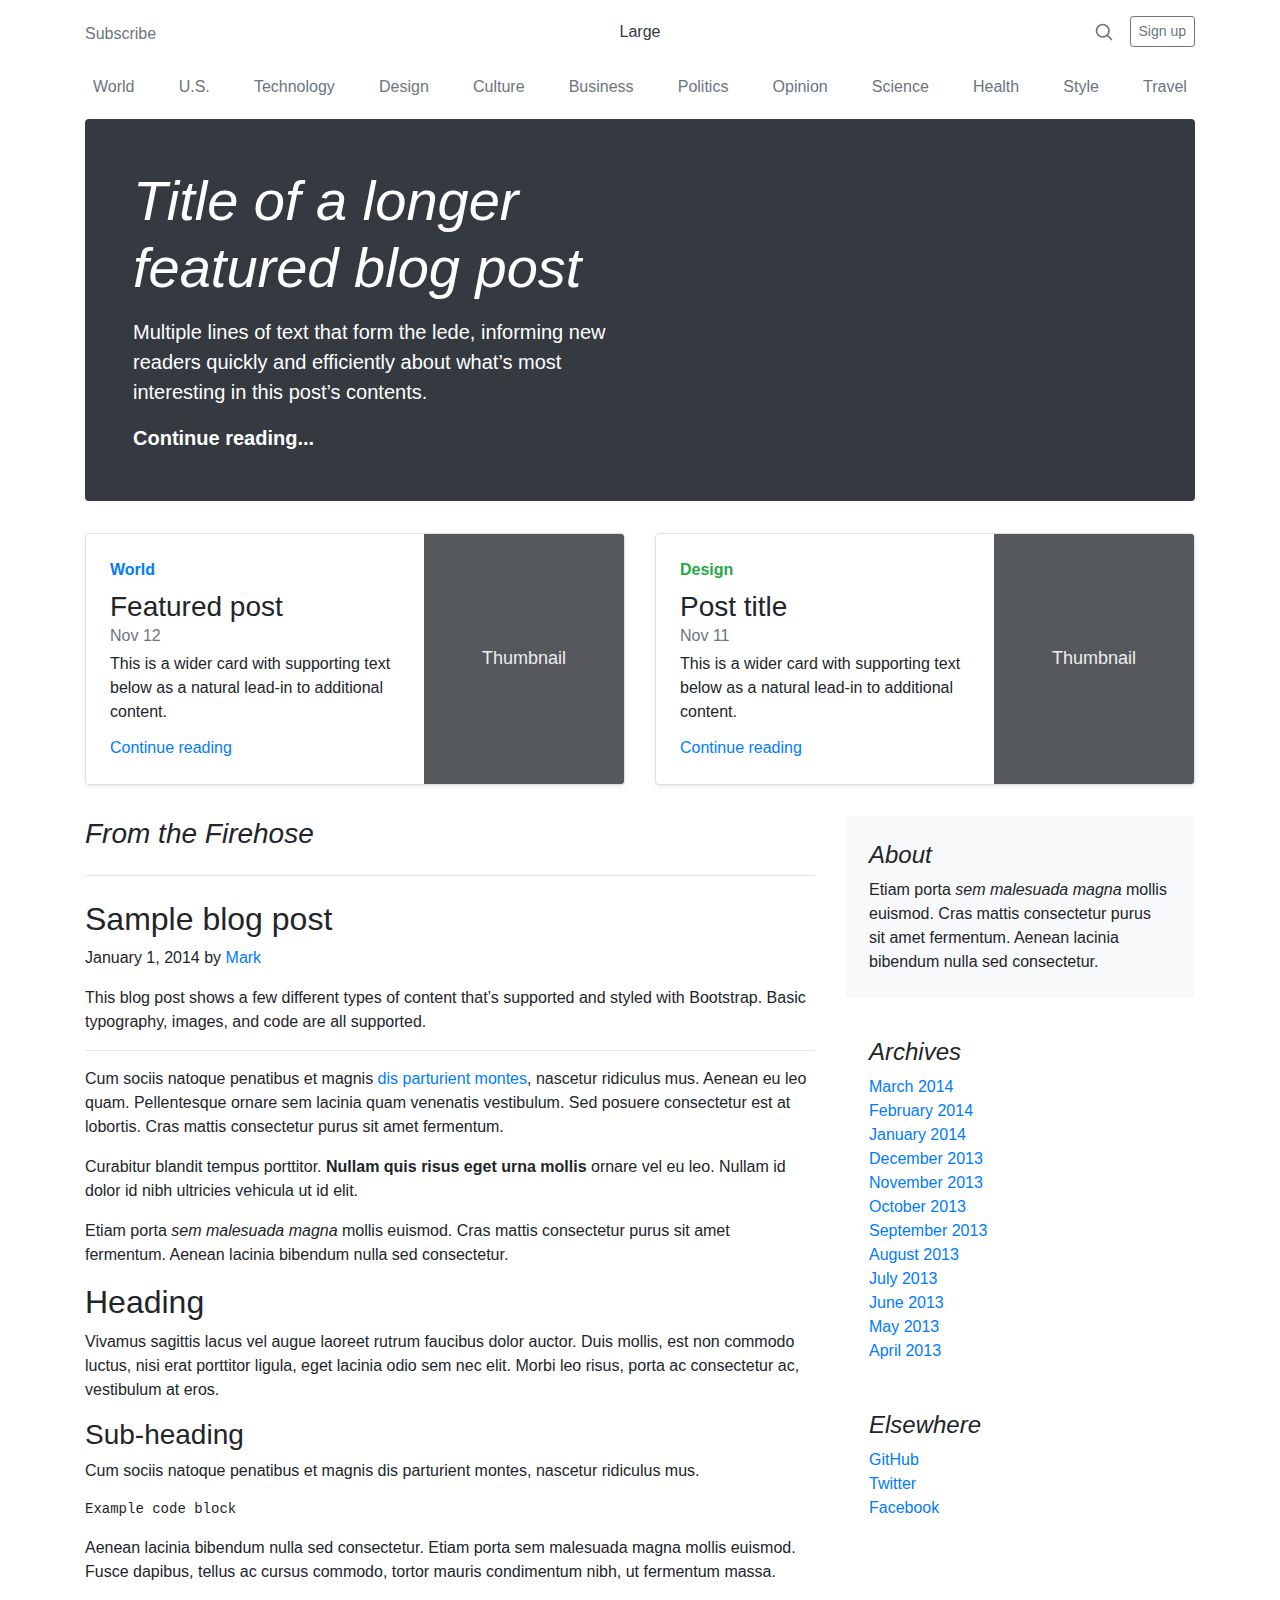
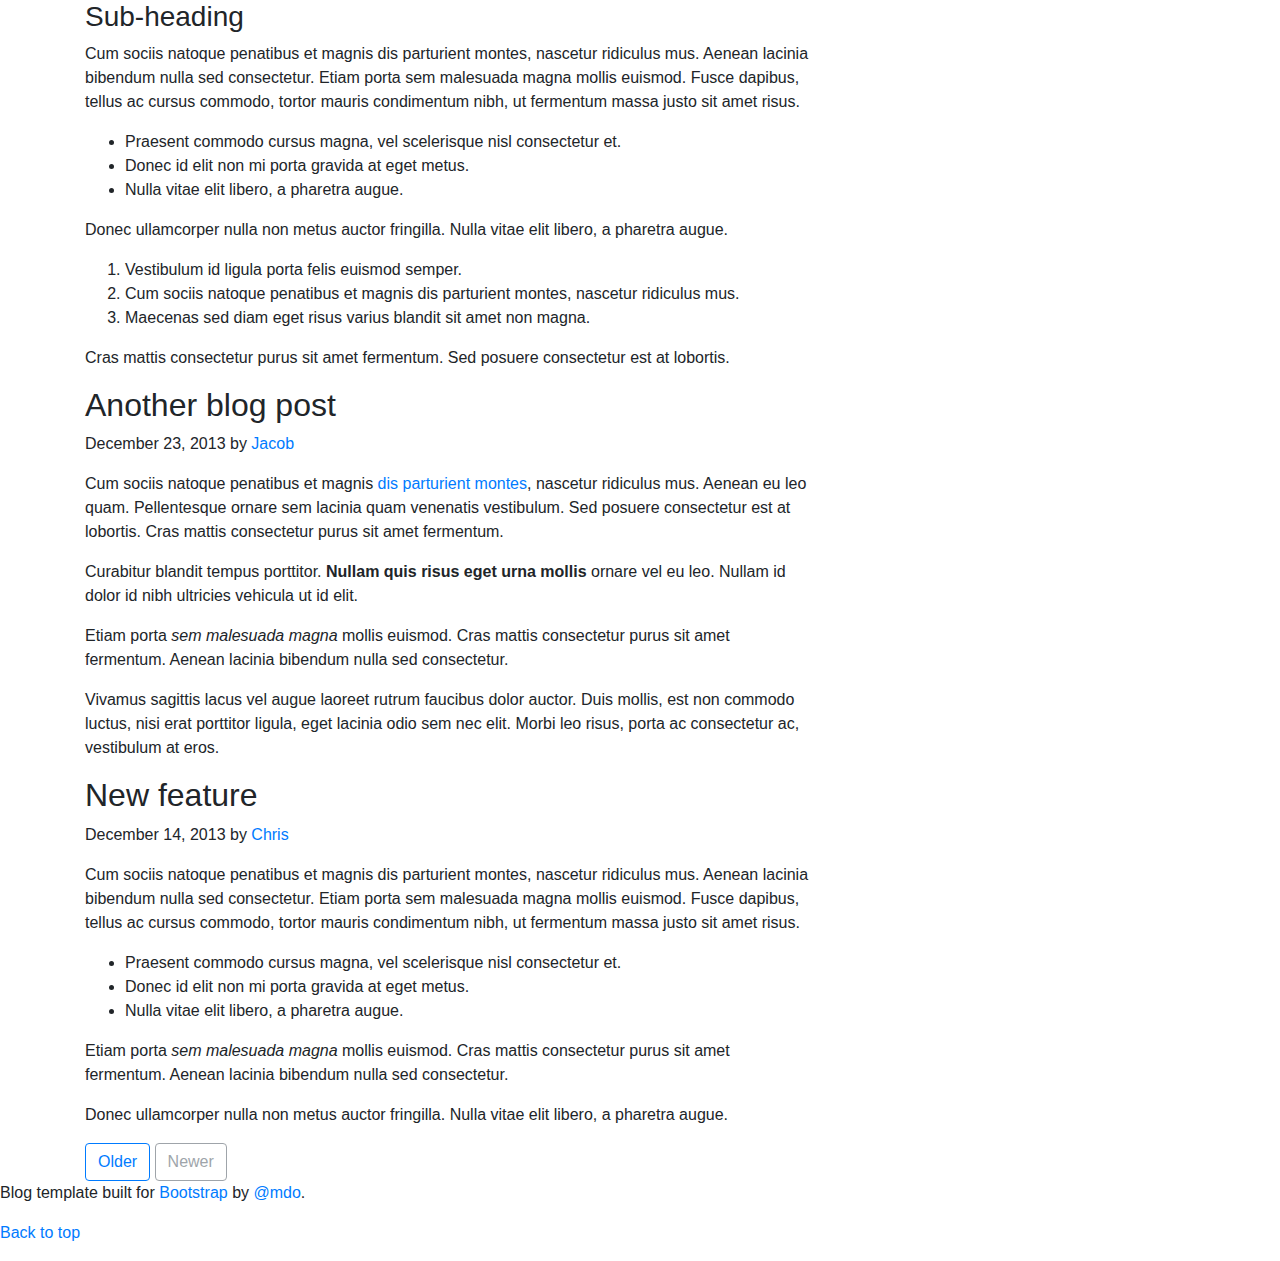
==== M2-D7/index.html @ 3215c975 "Homework D-7" ====
<!DOCTYPE html>
<html lang="en">
  <!--
        "Selectors"
        Selectors helps targeting elements in the DOM.
        They are useful bot on CSS & JS.
        Here you'll find a lot of exercises about it.

        IMPORTANT: you can't ADD classes or IDs to help you out! 

        To test them out, just add a "color" or "border" or "background-color" to the rule

        10 CSS Exercises
        10 JS Exercises
    -->

  <head>
    <style>
      /*
            EX1) Write a selector to target the h1 in jumbotron
            EX2) Write a selector to target every children of the navbar
            EX3) Write a selector to target the "continue reading..." inside the jumbotron
            EX4) Write a selector to target the first blogpost
            EX5) Write a selector to target the "even" links in the navbar
            EX6) Write a selector to target the last blog post
            EX7) Write a selector to target all the li into the first ordered-list in the sidebar ( Archives )
            EX8) Write a selector to target the second post author
            EX9) Write a selector to target the "back to top" link     #### EXTRA Try doing it without targeting the footer element directly
            EX10) Write a selector to target the footer
        */
    </style>
    <meta charset="utf-8" />
    <meta
      name="viewport"
      content="width=device-width, initial-scale=1, shrink-to-fit=no"
    />
    <meta name="description" content="" />
    <meta
      name="author"
      content="Mark Otto, Jacob Thornton, and Bootstrap contributors"
    />
    <meta name="generator" content="Jekyll v3.8.5" />
    <title>Blog Template · Bootstrap</title>

    <link
      rel="canonical"
      href="https://getbootstrap.com/docs/4.3/examples/blog/"
    />

    <!-- Bootstrap core CSS -->
    <link
      rel="stylesheet"
      href="https://stackpath.bootstrapcdn.com/bootstrap/4.3.1/css/bootstrap.min.css"
      integrity="sha384-ggOyR0iXCbMQv3Xipma34MD+dH/1fQ784/j6cY/iJTQUOhcWr7x9JvoRxT2MZw1T"
      crossorigin="anonymous"
    />

    <style>
      .bd-placeholder-img {
        font-size: 1.125rem;
        text-anchor: middle;
        -webkit-user-select: none;
        -moz-user-select: none;
        -ms-user-select: none;
        user-select: none;
      }

      @media (min-width: 768px) {
        .bd-placeholder-img-lg {
          font-size: 3.5rem;
        }
      }
    </style>
    <link
      href="https://fonts.googleapis.com/css?family=Playfair+Display:700,900"
      rel="stylesheet"
    />
  </head>

  <body>
    <div class="container">
      <header class="blog-header py-3">
        <div class="row flex-nowrap justify-content-between align-items-center">
          <div class="col-4 pt-1">
            <a class="text-muted" href="#">Subscribe</a>
          </div>
          <div class="col-4 text-center">
            <a class="blog-header-logo text-dark" href="#">Large</a>
          </div>
          <div class="col-4 d-flex justify-content-end align-items-center">
            <a class="text-muted" href="#">
              <svg
                xmlns="http://www.w3.org/2000/svg"
                width="20"
                height="20"
                fill="none"
                stroke="currentColor"
                stroke-linecap="round"
                stroke-linejoin="round"
                stroke-width="2"
                class="mx-3"
                role="img"
                viewBox="0 0 24 24"
                focusable="false"
              >
                <title>Search</title>
                <circle cx="10.5" cy="10.5" r="7.5" />
                <path d="M21 21l-5.2-5.2" />
              </svg>
            </a>
            <a class="btn btn-sm btn-outline-secondary" href="#">Sign up</a>
          </div>
        </div>
      </header>

      <div class="nav-scroller py-1 mb-2">
        <nav class="nav d-flex justify-content-between">
          <a class="p-2 text-muted" href="#">World</a>
          <a class="p-2 text-muted" href="#">U.S.</a>
          <a class="p-2 text-muted" href="#">Technology</a>
          <a class="p-2 text-muted" href="#">Design</a>
          <a class="p-2 text-muted" href="#">Culture</a>
          <a class="p-2 text-muted" href="#">Business</a>
          <a class="p-2 text-muted" href="#">Politics</a>
          <a class="p-2 text-muted" href="#">Opinion</a>
          <a class="p-2 text-muted" href="#">Science</a>
          <a class="p-2 text-muted" href="#">Health</a>
          <a class="p-2 text-muted" href="#">Style</a>
          <a class="p-2 text-muted" href="#">Travel</a>
        </nav>
      </div>

      <div class="jumbotron p-4 p-md-5 text-white rounded bg-dark">
        <div class="col-md-6 px-0">
          <h1 class="display-4 font-italic">
            Title of a longer featured blog post
          </h1>
          <p class="lead my-3">
            Multiple lines of text that form the lede, informing new readers
            quickly and efficiently about what’s most interesting in this post’s
            contents.
          </p>
          <p class="lead mb-0">
            <a href="#" class="text-white font-weight-bold"
              >Continue reading...</a
            >
          </p>
        </div>
      </div>

      <div class="row mb-2">
        <div class="col-md-6">
          <div
            class="row no-gutters border rounded overflow-hidden flex-md-row mb-4 shadow-sm h-md-250 position-relative"
          >
            <div class="col p-4 d-flex flex-column position-static">
              <strong class="d-inline-block mb-2 text-primary">World</strong>
              <h3 class="mb-0">Featured post</h3>
              <div class="mb-1 text-muted">Nov 12</div>
              <p class="card-text mb-auto">
                This is a wider card with supporting text below as a natural
                lead-in to additional content.
              </p>
              <a href="#" class="stretched-link">Continue reading</a>
            </div>
            <div class="col-auto d-none d-lg-block">
              <svg
                class="bd-placeholder-img"
                width="200"
                height="250"
                xmlns="http://www.w3.org/2000/svg"
                preserveAspectRatio="xMidYMid slice"
                focusable="false"
                role="img"
                aria-label="Placeholder: Thumbnail"
              >
                <title>Placeholder</title>
                <rect width="100%" height="100%" fill="#55595c" />
                <text x="50%" y="50%" fill="#eceeef" dy=".3em">Thumbnail</text>
              </svg>
            </div>
          </div>
        </div>
        <div class="col-md-6">
          <div
            class="row no-gutters border rounded overflow-hidden flex-md-row mb-4 shadow-sm h-md-250 position-relative"
          >
            <div class="col p-4 d-flex flex-column position-static">
              <strong class="d-inline-block mb-2 text-success">Design</strong>
              <h3 class="mb-0">Post title</h3>
              <div class="mb-1 text-muted">Nov 11</div>
              <p class="mb-auto">
                This is a wider card with supporting text below as a natural
                lead-in to additional content.
              </p>
              <a href="#" class="stretched-link">Continue reading</a>
            </div>
            <div class="col-auto d-none d-lg-block">
              <svg
                class="bd-placeholder-img"
                width="200"
                height="250"
                xmlns="http://www.w3.org/2000/svg"
                preserveAspectRatio="xMidYMid slice"
                focusable="false"
                role="img"
                aria-label="Placeholder: Thumbnail"
              >
                <title>Placeholder</title>
                <rect width="100%" height="100%" fill="#55595c" />
                <text x="50%" y="50%" fill="#eceeef" dy=".3em">Thumbnail</text>
              </svg>
            </div>
          </div>
        </div>
      </div>
    </div>

    <main role="main" class="container">
      <div class="row">
        <div class="col-md-8 blog-main">
          <h3 class="pb-4 mb-4 font-italic border-bottom">From the Firehose</h3>

          <div class="blog-post">
            <h2 class="blog-post-title">Sample blog post</h2>
            <p class="blog-post-meta">
              January 1, 2014 by <a href="#">Mark</a>
            </p>

            <p>
              This blog post shows a few different types of content that’s
              supported and styled with Bootstrap. Basic typography, images, and
              code are all supported.
            </p>
            <hr />
            <p>
              Cum sociis natoque penatibus et magnis
              <a href="#">dis parturient montes</a>, nascetur ridiculus mus.
              Aenean eu leo quam. Pellentesque ornare sem lacinia quam venenatis
              vestibulum. Sed posuere consectetur est at lobortis. Cras mattis
              consectetur purus sit amet fermentum.
            </p>
            <blockquote>
              <p>
                Curabitur blandit tempus porttitor.
                <strong>Nullam quis risus eget urna mollis</strong> ornare vel
                eu leo. Nullam id dolor id nibh ultricies vehicula ut id elit.
              </p>
            </blockquote>
            <p>
              Etiam porta <em>sem malesuada magna</em> mollis euismod. Cras
              mattis consectetur purus sit amet fermentum. Aenean lacinia
              bibendum nulla sed consectetur.
            </p>
            <h2>Heading</h2>
            <p>
              Vivamus sagittis lacus vel augue laoreet rutrum faucibus dolor
              auctor. Duis mollis, est non commodo luctus, nisi erat porttitor
              ligula, eget lacinia odio sem nec elit. Morbi leo risus, porta ac
              consectetur ac, vestibulum at eros.
            </p>
            <h3>Sub-heading</h3>
            <p>
              Cum sociis natoque penatibus et magnis dis parturient montes,
              nascetur ridiculus mus.
            </p>
            <pre><code>Example code block</code></pre>
            <p>
              Aenean lacinia bibendum nulla sed consectetur. Etiam porta sem
              malesuada magna mollis euismod. Fusce dapibus, tellus ac cursus
              commodo, tortor mauris condimentum nibh, ut fermentum massa.
            </p>
            <h3>Sub-heading</h3>
            <p>
              Cum sociis natoque penatibus et magnis dis parturient montes,
              nascetur ridiculus mus. Aenean lacinia bibendum nulla sed
              consectetur. Etiam porta sem malesuada magna mollis euismod. Fusce
              dapibus, tellus ac cursus commodo, tortor mauris condimentum nibh,
              ut fermentum massa justo sit amet risus.
            </p>
            <ul>
              <li>
                Praesent commodo cursus magna, vel scelerisque nisl consectetur
                et.
              </li>
              <li>Donec id elit non mi porta gravida at eget metus.</li>
              <li>Nulla vitae elit libero, a pharetra augue.</li>
            </ul>
            <p>
              Donec ullamcorper nulla non metus auctor fringilla. Nulla vitae
              elit libero, a pharetra augue.
            </p>
            <ol>
              <li>Vestibulum id ligula porta felis euismod semper.</li>
              <li>
                Cum sociis natoque penatibus et magnis dis parturient montes,
                nascetur ridiculus mus.
              </li>
              <li>
                Maecenas sed diam eget risus varius blandit sit amet non magna.
              </li>
            </ol>
            <p>
              Cras mattis consectetur purus sit amet fermentum. Sed posuere
              consectetur est at lobortis.
            </p>
          </div>
          <!-- /.blog-post -->

          <div class="blog-post">
            <h2 class="blog-post-title">Another blog post</h2>
            <p class="blog-post-meta">
              December 23, 2013 by <a href="#">Jacob</a>
            </p>

            <p>
              Cum sociis natoque penatibus et magnis
              <a href="#">dis parturient montes</a>, nascetur ridiculus mus.
              Aenean eu leo quam. Pellentesque ornare sem lacinia quam venenatis
              vestibulum. Sed posuere consectetur est at lobortis. Cras mattis
              consectetur purus sit amet fermentum.
            </p>
            <blockquote>
              <p>
                Curabitur blandit tempus porttitor.
                <strong>Nullam quis risus eget urna mollis</strong> ornare vel
                eu leo. Nullam id dolor id nibh ultricies vehicula ut id elit.
              </p>
            </blockquote>
            <p>
              Etiam porta <em>sem malesuada magna</em> mollis euismod. Cras
              mattis consectetur purus sit amet fermentum. Aenean lacinia
              bibendum nulla sed consectetur.
            </p>
            <p>
              Vivamus sagittis lacus vel augue laoreet rutrum faucibus dolor
              auctor. Duis mollis, est non commodo luctus, nisi erat porttitor
              ligula, eget lacinia odio sem nec elit. Morbi leo risus, porta ac
              consectetur ac, vestibulum at eros.
            </p>
          </div>
          <!-- /.blog-post -->

          <div class="blog-post">
            <h2 class="blog-post-title">New feature</h2>
            <p class="blog-post-meta">
              December 14, 2013 by <a href="#">Chris</a>
            </p>

            <p>
              Cum sociis natoque penatibus et magnis dis parturient montes,
              nascetur ridiculus mus. Aenean lacinia bibendum nulla sed
              consectetur. Etiam porta sem malesuada magna mollis euismod. Fusce
              dapibus, tellus ac cursus commodo, tortor mauris condimentum nibh,
              ut fermentum massa justo sit amet risus.
            </p>
            <ul>
              <li>
                Praesent commodo cursus magna, vel scelerisque nisl consectetur
                et.
              </li>
              <li>Donec id elit non mi porta gravida at eget metus.</li>
              <li>Nulla vitae elit libero, a pharetra augue.</li>
            </ul>
            <p>
              Etiam porta <em>sem malesuada magna</em> mollis euismod. Cras
              mattis consectetur purus sit amet fermentum. Aenean lacinia
              bibendum nulla sed consectetur.
            </p>
            <p>
              Donec ullamcorper nulla non metus auctor fringilla. Nulla vitae
              elit libero, a pharetra augue.
            </p>
          </div>
          <!-- /.blog-post -->

          <nav class="blog-pagination">
            <a class="btn btn-outline-primary" href="#">Older</a>
            <a
              class="btn btn-outline-secondary disabled"
              href="#"
              tabindex="-1"
              aria-disabled="true"
              >Newer</a
            >
          </nav>
        </div>
        <!-- /.blog-main -->

        <aside class="col-md-4 blog-sidebar">
          <div class="p-4 mb-3 bg-light rounded">
            <h4 class="font-italic">About</h4>
            <p class="mb-0">
              Etiam porta <em>sem malesuada magna</em> mollis euismod. Cras
              mattis consectetur purus sit amet fermentum. Aenean lacinia
              bibendum nulla sed consectetur.
            </p>
          </div>

          <div class="p-4">
            <h4 class="font-italic">Archives</h4>
            <ol class="list-unstyled mb-0">
              <li><a href="#">March 2014</a></li>
              <li><a href="#">February 2014</a></li>
              <li><a href="#">January 2014</a></li>
              <li><a href="#">December 2013</a></li>
              <li><a href="#">November 2013</a></li>
              <li><a href="#">October 2013</a></li>
              <li><a href="#">September 2013</a></li>
              <li><a href="#">August 2013</a></li>
              <li><a href="#">July 2013</a></li>
              <li><a href="#">June 2013</a></li>
              <li><a href="#">May 2013</a></li>
              <li><a href="#">April 2013</a></li>
            </ol>
          </div>

          <div class="p-4">
            <h4 class="font-italic">Elsewhere</h4>
            <ol class="list-unstyled">
              <li><a href="#">GitHub</a></li>
              <li><a href="#">Twitter</a></li>
              <li><a href="#">Facebook</a></li>
            </ol>
          </div>
        </aside>
        <!-- /.blog-sidebar -->
      </div>
      <!-- /.row -->
    </main>
    <!-- /.container -->

    <footer class="blog-footer">
      <p>
        Blog template built for
        <a href="https://getbootstrap.com/">Bootstrap</a> by
        <a href="https://twitter.com/mdo">@mdo</a>.
      </p>
      <p>
        <a href="#">Back to top</a>
      </p>
    </footer>

    <script>
      /*
        JS Exercises
        EX11) Write a function to add a new link into the navbar
        EX12) Write a function to change the color of the main title
        EX13) Write a function to change the background of the jumbotron
        EX14) Write a function to remove all the links under "Elsewhere"
        EX15) Write a function to change the column size for heading in jumbotron
        EX16) Write a function to remove the "Search" magnifying glass icon
        EX17) Write a function to trim just the first 50 characters in the first paragraph for each blog post
        EX18) Write a function and attach it to the "Newer" button, to add new Blog Post (just div and title)
        EX19) Write a function and attach it to the "Older" button, to remove the last Blog Post
        EX20) Write an alert with the name of the author every time the user hover with the mouse over an author name
    */
    </script>
  </body>
</html>
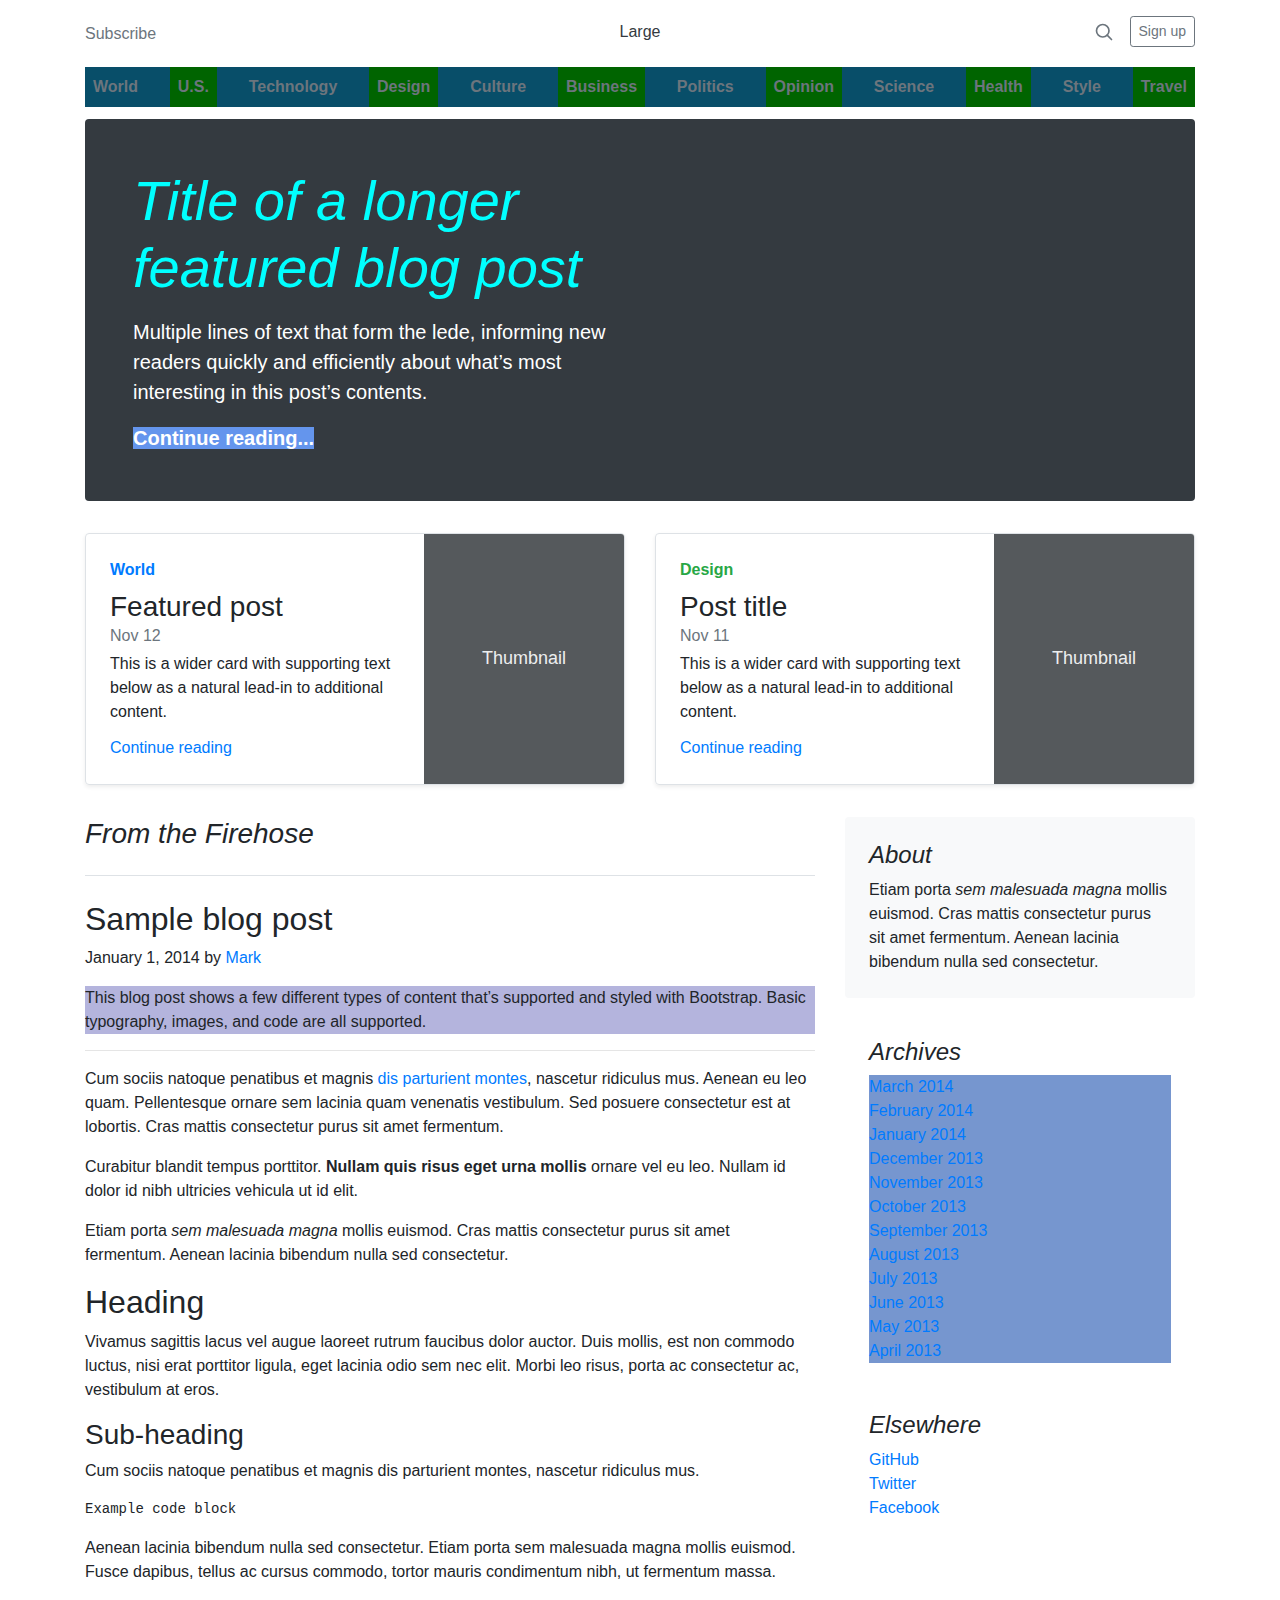
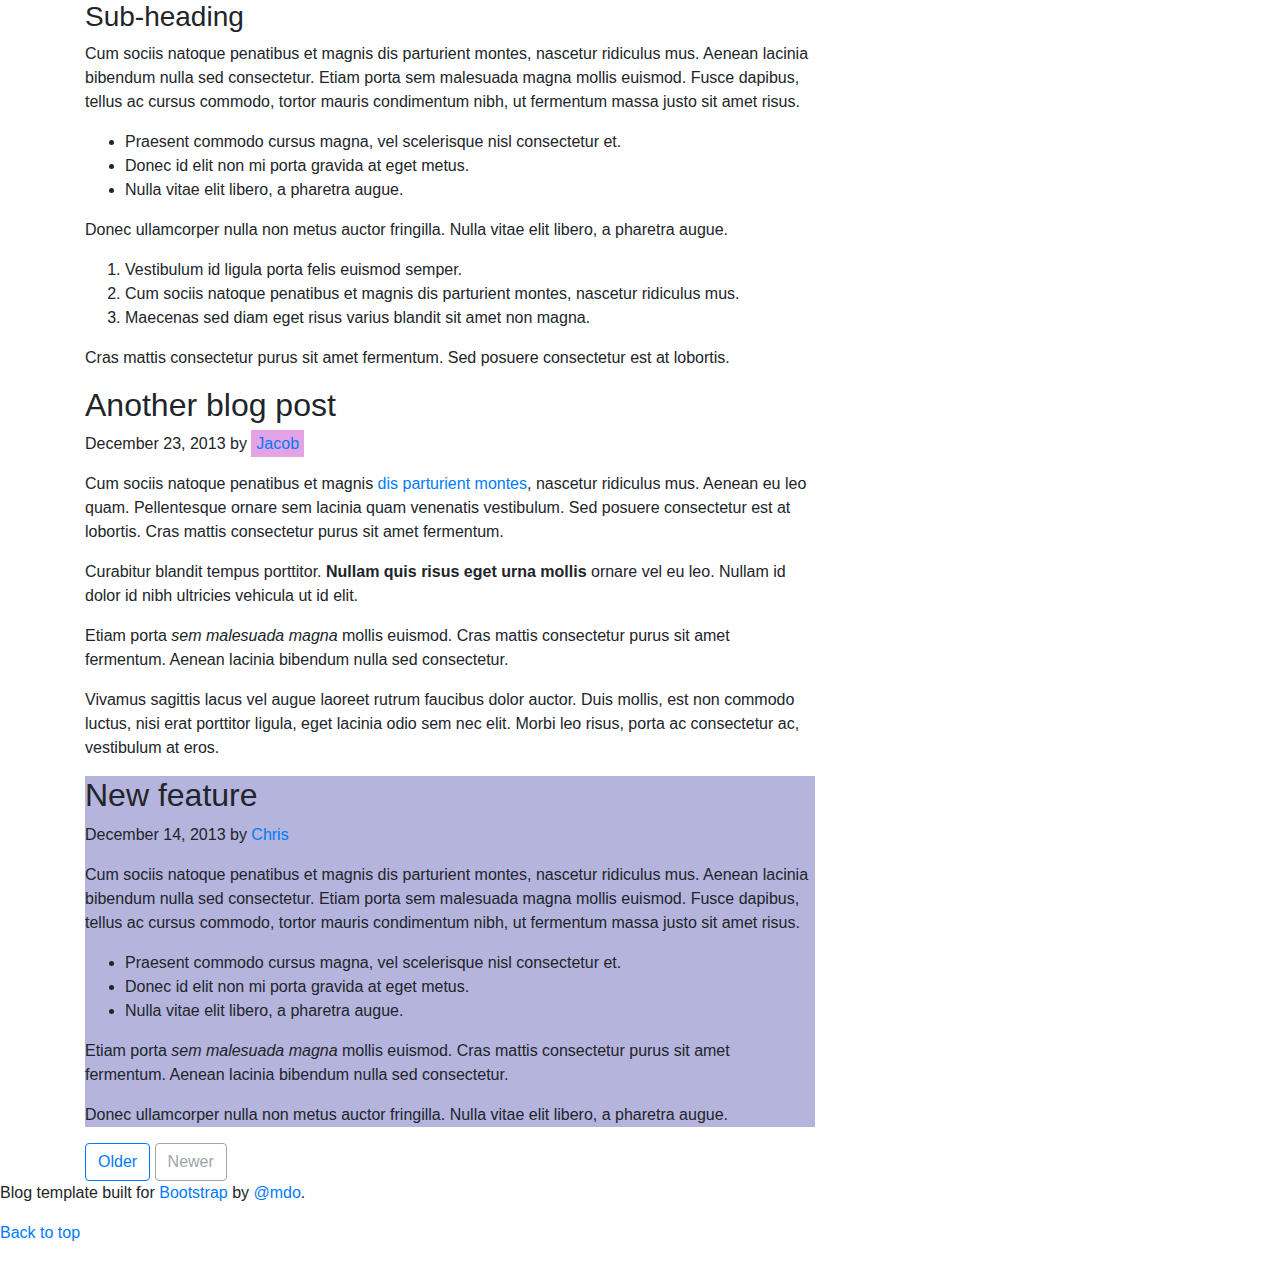
==== commit 65ac54d7: "Q8 done" ====
--- a/M2-D7/index.html
+++ b/M2-D7/index.html
@@ -1,6 +1,6 @@
 <!DOCTYPE html>
 <html lang="en">
-  <!--
+<!--
         "Selectors"
         Selectors helps targeting elements in the DOM.
         They are useful bot on CSS & JS.
@@ -14,9 +14,9 @@
         10 JS Exercises
     -->
 
-  <head>
-    <style>
-      /*
+<head>
+  <style>
+    /*
             EX1) Write a selector to target the h1 in jumbotron
             EX2) Write a selector to target every children of the navbar
             EX3) Write a selector to target the "continue reading..." inside the jumbotron
@@ -28,433 +28,381 @@
             EX9) Write a selector to target the "back to top" link     #### EXTRA Try doing it without targeting the footer element directly
             EX10) Write a selector to target the footer
         */
-    </style>
-    <meta charset="utf-8" />
-    <meta
-      name="viewport"
-      content="width=device-width, initial-scale=1, shrink-to-fit=no"
-    />
-    <meta name="description" content="" />
-    <meta
-      name="author"
-      content="Mark Otto, Jacob Thornton, and Bootstrap contributors"
-    />
-    <meta name="generator" content="Jekyll v3.8.5" />
-    <title>Blog Template · Bootstrap</title>
-
-    <link
-      rel="canonical"
-      href="https://getbootstrap.com/docs/4.3/examples/blog/"
-    />
-
-    <!-- Bootstrap core CSS -->
-    <link
-      rel="stylesheet"
-      href="https://stackpath.bootstrapcdn.com/bootstrap/4.3.1/css/bootstrap.min.css"
-      integrity="sha384-ggOyR0iXCbMQv3Xipma34MD+dH/1fQ784/j6cY/iJTQUOhcWr7x9JvoRxT2MZw1T"
-      crossorigin="anonymous"
-    />
-
-    <style>
-      .bd-placeholder-img {
-        font-size: 1.125rem;
-        text-anchor: middle;
-        -webkit-user-select: none;
-        -moz-user-select: none;
-        -ms-user-select: none;
-        user-select: none;
+  </style>
+  <meta charset="utf-8" />
+  <meta name="viewport" content="width=device-width, initial-scale=1, shrink-to-fit=no" />
+  <meta name="description" content="" />
+  <meta name="author" content="Mark Otto, Jacob Thornton, and Bootstrap contributors" />
+  <meta name="generator" content="Jekyll v3.8.5" />
+  <title>Blog Template · Bootstrap</title>
+
+  <link rel="canonical" href="https://getbootstrap.com/docs/4.3/examples/blog/" />
+
+  <!-- Bootstrap core CSS -->
+  <link rel="stylesheet" href="https://stackpath.bootstrapcdn.com/bootstrap/4.3.1/css/bootstrap.min.css"
+    integrity="sha384-ggOyR0iXCbMQv3Xipma34MD+dH/1fQ784/j6cY/iJTQUOhcWr7x9JvoRxT2MZw1T" crossorigin="anonymous" />
+  <link rel="stylesheet" href="./style.css">
+  <style>
+    .bd-placeholder-img {
+      font-size: 1.125rem;
+      text-anchor: middle;
+      -webkit-user-select: none;
+      -moz-user-select: none;
+      -ms-user-select: none;
+      user-select: none;
+    }
+
+    @media (min-width: 768px) {
+      .bd-placeholder-img-lg {
+        font-size: 3.5rem;
       }
-
-      @media (min-width: 768px) {
-        .bd-placeholder-img-lg {
-          font-size: 3.5rem;
-        }
-      }
-    </style>
-    <link
-      href="https://fonts.googleapis.com/css?family=Playfair+Display:700,900"
-      rel="stylesheet"
-    />
-  </head>
-
-  <body>
-    <div class="container">
-      <header class="blog-header py-3">
-        <div class="row flex-nowrap justify-content-between align-items-center">
-          <div class="col-4 pt-1">
-            <a class="text-muted" href="#">Subscribe</a>
+    }
+  </style>
+  <link href="https://fonts.googleapis.com/css?family=Playfair+Display:700,900" rel="stylesheet" />
+</head>
+
+<body>
+  <div class="container">
+    <header class="blog-header py-3">
+      <div class="row flex-nowrap justify-content-between align-items-center">
+        <div class="col-4 pt-1">
+          <a class="text-muted" href="#">Subscribe</a>
+        </div>
+        <div class="col-4 text-center">
+          <a class="blog-header-logo text-dark" href="#">Large</a>
+        </div>
+        <div class="col-4 d-flex justify-content-end align-items-center">
+          <a class="text-muted" href="#">
+            <svg xmlns="http://www.w3.org/2000/svg" width="20" height="20" fill="none" stroke="currentColor"
+              stroke-linecap="round" stroke-linejoin="round" stroke-width="2" class="mx-3" role="img"
+              viewBox="0 0 24 24" focusable="false">
+              <title>Search</title>
+              <circle cx="10.5" cy="10.5" r="7.5" />
+              <path d="M21 21l-5.2-5.2" />
+            </svg>
+          </a>
+          <a class="btn btn-sm btn-outline-secondary" href="#">Sign up</a>
+        </div>
+      </div>
+    </header>
+
+    <div class="nav-scroller py-1 mb-2">
+      <nav class="nav d-flex justify-content-between">
+        <a class="p-2 text-muted" href="#">World</a>
+        <a class="p-2 text-muted" href="#">U.S.</a>
+        <a class="p-2 text-muted" href="#">Technology</a>
+        <a class="p-2 text-muted" href="#">Design</a>
+        <a class="p-2 text-muted" href="#">Culture</a>
+        <a class="p-2 text-muted" href="#">Business</a>
+        <a class="p-2 text-muted" href="#">Politics</a>
+        <a class="p-2 text-muted" href="#">Opinion</a>
+        <a class="p-2 text-muted" href="#">Science</a>
+        <a class="p-2 text-muted" href="#">Health</a>
+        <a class="p-2 text-muted" href="#">Style</a>
+        <a class="p-2 text-muted" href="#">Travel</a>
+      </nav>
+    </div>
+
+    <div class="jumbotron p-4 p-md-5 text-white rounded bg-dark">
+      <div class="col-md-6 px-0">
+        <h1 class="display-4 font-italic">
+          Title of a longer featured blog post
+        </h1>
+        <p class="lead my-3">
+          Multiple lines of text that form the lede, informing new readers
+          quickly and efficiently about what’s most interesting in this post’s
+          contents.
+        </p>
+        <p class="lead mb-0">
+          <a href="#" class="text-white font-weight-bold">Continue reading...</a>
+        </p>
+      </div>
+    </div>
+
+    <div class="row mb-2">
+      <div class="col-md-6">
+        <div
+          class="row no-gutters border rounded overflow-hidden flex-md-row mb-4 shadow-sm h-md-250 position-relative">
+          <div class="col p-4 d-flex flex-column position-static">
+            <strong class="d-inline-block mb-2 text-primary">World</strong>
+            <h3 class="mb-0">Featured post</h3>
+            <div class="mb-1 text-muted">Nov 12</div>
+            <p class="card-text mb-auto">
+              This is a wider card with supporting text below as a natural
+              lead-in to additional content.
+            </p>
+            <a href="#" class="stretched-link">Continue reading</a>
           </div>
-          <div class="col-4 text-center">
-            <a class="blog-header-logo text-dark" href="#">Large</a>
+          <div class="col-auto d-none d-lg-block">
+            <svg class="bd-placeholder-img" width="200" height="250" xmlns="http://www.w3.org/2000/svg"
+              preserveAspectRatio="xMidYMid slice" focusable="false" role="img" aria-label="Placeholder: Thumbnail">
+              <title>Placeholder</title>
+              <rect width="100%" height="100%" fill="#55595c" />
+              <text x="50%" y="50%" fill="#eceeef" dy=".3em">Thumbnail</text>
+            </svg>
           </div>
-          <div class="col-4 d-flex justify-content-end align-items-center">
-            <a class="text-muted" href="#">
-              <svg
-                xmlns="http://www.w3.org/2000/svg"
-                width="20"
-                height="20"
-                fill="none"
-                stroke="currentColor"
-                stroke-linecap="round"
-                stroke-linejoin="round"
-                stroke-width="2"
-                class="mx-3"
-                role="img"
-                viewBox="0 0 24 24"
-                focusable="false"
-              >
-                <title>Search</title>
-                <circle cx="10.5" cy="10.5" r="7.5" />
-                <path d="M21 21l-5.2-5.2" />
-              </svg>
-            </a>
-            <a class="btn btn-sm btn-outline-secondary" href="#">Sign up</a>
+        </div>
+      </div>
+      <div class="col-md-6">
+        <div
+          class="row no-gutters border rounded overflow-hidden flex-md-row mb-4 shadow-sm h-md-250 position-relative">
+          <div class="col p-4 d-flex flex-column position-static">
+            <strong class="d-inline-block mb-2 text-success">Design</strong>
+            <h3 class="mb-0">Post title</h3>
+            <div class="mb-1 text-muted">Nov 11</div>
+            <p class="mb-auto">
+              This is a wider card with supporting text below as a natural
+              lead-in to additional content.
+            </p>
+            <a href="#" class="stretched-link">Continue reading</a>
           </div>
-        </div>
-      </header>
-
-      <div class="nav-scroller py-1 mb-2">
-        <nav class="nav d-flex justify-content-between">
-          <a class="p-2 text-muted" href="#">World</a>
-          <a class="p-2 text-muted" href="#">U.S.</a>
-          <a class="p-2 text-muted" href="#">Technology</a>
-          <a class="p-2 text-muted" href="#">Design</a>
-          <a class="p-2 text-muted" href="#">Culture</a>
-          <a class="p-2 text-muted" href="#">Business</a>
-          <a class="p-2 text-muted" href="#">Politics</a>
-          <a class="p-2 text-muted" href="#">Opinion</a>
-          <a class="p-2 text-muted" href="#">Science</a>
-          <a class="p-2 text-muted" href="#">Health</a>
-          <a class="p-2 text-muted" href="#">Style</a>
-          <a class="p-2 text-muted" href="#">Travel</a>
+          <div class="col-auto d-none d-lg-block">
+            <svg class="bd-placeholder-img" width="200" height="250" xmlns="http://www.w3.org/2000/svg"
+              preserveAspectRatio="xMidYMid slice" focusable="false" role="img" aria-label="Placeholder: Thumbnail">
+              <title>Placeholder</title>
+              <rect width="100%" height="100%" fill="#55595c" />
+              <text x="50%" y="50%" fill="#eceeef" dy=".3em">Thumbnail</text>
+            </svg>
+          </div>
+        </div>
+      </div>
+    </div>
+  </div>
+
+  <main role="main" class="container">
+    <div class="row">
+      <div class="col-md-8 blog-main">
+        <h3 class="pb-4 mb-4 font-italic border-bottom">From the Firehose</h3>
+
+        <div class="blog-post">
+          <h2 class="blog-post-title">Sample blog post</h2>
+          <p class="blog-post-meta">
+            January 1, 2014 by <a href="#">Mark</a>
+          </p>
+
+          <p>
+            This blog post shows a few different types of content that’s
+            supported and styled with Bootstrap. Basic typography, images, and
+            code are all supported.
+          </p>
+          <hr />
+          <p>
+            Cum sociis natoque penatibus et magnis
+            <a href="#">dis parturient montes</a>, nascetur ridiculus mus.
+            Aenean eu leo quam. Pellentesque ornare sem lacinia quam venenatis
+            vestibulum. Sed posuere consectetur est at lobortis. Cras mattis
+            consectetur purus sit amet fermentum.
+          </p>
+          <blockquote>
+            <p>
+              Curabitur blandit tempus porttitor.
+              <strong>Nullam quis risus eget urna mollis</strong> ornare vel
+              eu leo. Nullam id dolor id nibh ultricies vehicula ut id elit.
+            </p>
+          </blockquote>
+          <p>
+            Etiam porta <em>sem malesuada magna</em> mollis euismod. Cras
+            mattis consectetur purus sit amet fermentum. Aenean lacinia
+            bibendum nulla sed consectetur.
+          </p>
+          <h2>Heading</h2>
+          <p>
+            Vivamus sagittis lacus vel augue laoreet rutrum faucibus dolor
+            auctor. Duis mollis, est non commodo luctus, nisi erat porttitor
+            ligula, eget lacinia odio sem nec elit. Morbi leo risus, porta ac
+            consectetur ac, vestibulum at eros.
+          </p>
+          <h3>Sub-heading</h3>
+          <p>
+            Cum sociis natoque penatibus et magnis dis parturient montes,
+            nascetur ridiculus mus.
+          </p>
+          <pre><code>Example code block</code></pre>
+          <p>
+            Aenean lacinia bibendum nulla sed consectetur. Etiam porta sem
+            malesuada magna mollis euismod. Fusce dapibus, tellus ac cursus
+            commodo, tortor mauris condimentum nibh, ut fermentum massa.
+          </p>
+          <h3>Sub-heading</h3>
+          <p>
+            Cum sociis natoque penatibus et magnis dis parturient montes,
+            nascetur ridiculus mus. Aenean lacinia bibendum nulla sed
+            consectetur. Etiam porta sem malesuada magna mollis euismod. Fusce
+            dapibus, tellus ac cursus commodo, tortor mauris condimentum nibh,
+            ut fermentum massa justo sit amet risus.
+          </p>
+          <ul>
+            <li>
+              Praesent commodo cursus magna, vel scelerisque nisl consectetur
+              et.
+            </li>
+            <li>Donec id elit non mi porta gravida at eget metus.</li>
+            <li>Nulla vitae elit libero, a pharetra augue.</li>
+          </ul>
+          <p>
+            Donec ullamcorper nulla non metus auctor fringilla. Nulla vitae
+            elit libero, a pharetra augue.
+          </p>
+          <ol>
+            <li>Vestibulum id ligula porta felis euismod semper.</li>
+            <li>
+              Cum sociis natoque penatibus et magnis dis parturient montes,
+              nascetur ridiculus mus.
+            </li>
+            <li>
+              Maecenas sed diam eget risus varius blandit sit amet non magna.
+            </li>
+          </ol>
+          <p>
+            Cras mattis consectetur purus sit amet fermentum. Sed posuere
+            consectetur est at lobortis.
+          </p>
+        </div>
+        <!-- /.blog-post -->
+
+        <div class="blog-post">
+          <h2 class="blog-post-title">Another blog post</h2>
+          <p class="blog-post-meta">
+            December 23, 2013 by <a href="#">Jacob</a>
+          </p>
+
+          <p>
+            Cum sociis natoque penatibus et magnis
+            <a href="#">dis parturient montes</a>, nascetur ridiculus mus.
+            Aenean eu leo quam. Pellentesque ornare sem lacinia quam venenatis
+            vestibulum. Sed posuere consectetur est at lobortis. Cras mattis
+            consectetur purus sit amet fermentum.
+          </p>
+          <blockquote>
+            <p>
+              Curabitur blandit tempus porttitor.
+              <strong>Nullam quis risus eget urna mollis</strong> ornare vel
+              eu leo. Nullam id dolor id nibh ultricies vehicula ut id elit.
+            </p>
+          </blockquote>
+          <p>
+            Etiam porta <em>sem malesuada magna</em> mollis euismod. Cras
+            mattis consectetur purus sit amet fermentum. Aenean lacinia
+            bibendum nulla sed consectetur.
+          </p>
+          <p>
+            Vivamus sagittis lacus vel augue laoreet rutrum faucibus dolor
+            auctor. Duis mollis, est non commodo luctus, nisi erat porttitor
+            ligula, eget lacinia odio sem nec elit. Morbi leo risus, porta ac
+            consectetur ac, vestibulum at eros.
+          </p>
+        </div>
+        <!-- /.blog-post -->
+
+        <div class="blog-post">
+          <h2 class="blog-post-title">New feature</h2>
+          <p class="blog-post-meta">
+            December 14, 2013 by <a href="#">Chris</a>
+          </p>
+
+          <p>
+            Cum sociis natoque penatibus et magnis dis parturient montes,
+            nascetur ridiculus mus. Aenean lacinia bibendum nulla sed
+            consectetur. Etiam porta sem malesuada magna mollis euismod. Fusce
+            dapibus, tellus ac cursus commodo, tortor mauris condimentum nibh,
+            ut fermentum massa justo sit amet risus.
+          </p>
+          <ul>
+            <li>
+              Praesent commodo cursus magna, vel scelerisque nisl consectetur
+              et.
+            </li>
+            <li>Donec id elit non mi porta gravida at eget metus.</li>
+            <li>Nulla vitae elit libero, a pharetra augue.</li>
+          </ul>
+          <p>
+            Etiam porta <em>sem malesuada magna</em> mollis euismod. Cras
+            mattis consectetur purus sit amet fermentum. Aenean lacinia
+            bibendum nulla sed consectetur.
+          </p>
+          <p>
+            Donec ullamcorper nulla non metus auctor fringilla. Nulla vitae
+            elit libero, a pharetra augue.
+          </p>
+        </div>
+        <!-- /.blog-post -->
+
+        <nav class="blog-pagination">
+          <a class="btn btn-outline-primary" href="#">Older</a>
+          <a class="btn btn-outline-secondary disabled" href="#" tabindex="-1" aria-disabled="true">Newer</a>
         </nav>
       </div>
-
-      <div class="jumbotron p-4 p-md-5 text-white rounded bg-dark">
-        <div class="col-md-6 px-0">
-          <h1 class="display-4 font-italic">
-            Title of a longer featured blog post
-          </h1>
-          <p class="lead my-3">
-            Multiple lines of text that form the lede, informing new readers
-            quickly and efficiently about what’s most interesting in this post’s
-            contents.
-          </p>
-          <p class="lead mb-0">
-            <a href="#" class="text-white font-weight-bold"
-              >Continue reading...</a
-            >
-          </p>
-        </div>
-      </div>
-
-      <div class="row mb-2">
-        <div class="col-md-6">
-          <div
-            class="row no-gutters border rounded overflow-hidden flex-md-row mb-4 shadow-sm h-md-250 position-relative"
-          >
-            <div class="col p-4 d-flex flex-column position-static">
-              <strong class="d-inline-block mb-2 text-primary">World</strong>
-              <h3 class="mb-0">Featured post</h3>
-              <div class="mb-1 text-muted">Nov 12</div>
-              <p class="card-text mb-auto">
-                This is a wider card with supporting text below as a natural
-                lead-in to additional content.
-              </p>
-              <a href="#" class="stretched-link">Continue reading</a>
-            </div>
-            <div class="col-auto d-none d-lg-block">
-              <svg
-                class="bd-placeholder-img"
-                width="200"
-                height="250"
-                xmlns="http://www.w3.org/2000/svg"
-                preserveAspectRatio="xMidYMid slice"
-                focusable="false"
-                role="img"
-                aria-label="Placeholder: Thumbnail"
-              >
-                <title>Placeholder</title>
-                <rect width="100%" height="100%" fill="#55595c" />
-                <text x="50%" y="50%" fill="#eceeef" dy=".3em">Thumbnail</text>
-              </svg>
-            </div>
-          </div>
-        </div>
-        <div class="col-md-6">
-          <div
-            class="row no-gutters border rounded overflow-hidden flex-md-row mb-4 shadow-sm h-md-250 position-relative"
-          >
-            <div class="col p-4 d-flex flex-column position-static">
-              <strong class="d-inline-block mb-2 text-success">Design</strong>
-              <h3 class="mb-0">Post title</h3>
-              <div class="mb-1 text-muted">Nov 11</div>
-              <p class="mb-auto">
-                This is a wider card with supporting text below as a natural
-                lead-in to additional content.
-              </p>
-              <a href="#" class="stretched-link">Continue reading</a>
-            </div>
-            <div class="col-auto d-none d-lg-block">
-              <svg
-                class="bd-placeholder-img"
-                width="200"
-                height="250"
-                xmlns="http://www.w3.org/2000/svg"
-                preserveAspectRatio="xMidYMid slice"
-                focusable="false"
-                role="img"
-                aria-label="Placeholder: Thumbnail"
-              >
-                <title>Placeholder</title>
-                <rect width="100%" height="100%" fill="#55595c" />
-                <text x="50%" y="50%" fill="#eceeef" dy=".3em">Thumbnail</text>
-              </svg>
-            </div>
-          </div>
-        </div>
-      </div>
+      <!-- /.blog-main -->
+
+      <aside class="col-md-4 blog-sidebar">
+        <div class="p-4 mb-3 bg-light rounded">
+          <h4 class="font-italic">About</h4>
+          <p class="mb-0">
+            Etiam porta <em>sem malesuada magna</em> mollis euismod. Cras
+            mattis consectetur purus sit amet fermentum. Aenean lacinia
+            bibendum nulla sed consectetur.
+          </p>
+        </div>
+
+        <div class="p-4">
+          <h4 class="font-italic">Archives</h4>
+          <ol class="list-unstyled mb-0">
+            <li><a href="#">March 2014</a></li>
+            <li><a href="#">February 2014</a></li>
+            <li><a href="#">January 2014</a></li>
+            <li><a href="#">December 2013</a></li>
+            <li><a href="#">November 2013</a></li>
+            <li><a href="#">October 2013</a></li>
+            <li><a href="#">September 2013</a></li>
+            <li><a href="#">August 2013</a></li>
+            <li><a href="#">July 2013</a></li>
+            <li><a href="#">June 2013</a></li>
+            <li><a href="#">May 2013</a></li>
+            <li><a href="#">April 2013</a></li>
+          </ol>
+        </div>
+
+        <div class="p-4">
+          <h4 class="font-italic">Elsewhere</h4>
+          <ol class="list-unstyled">
+            <li><a href="#">GitHub</a></li>
+            <li><a href="#">Twitter</a></li>
+            <li><a href="#">Facebook</a></li>
+          </ol>
+        </div>
+      </aside>
+      <!-- /.blog-sidebar -->
     </div>
-
-    <main role="main" class="container">
-      <div class="row">
-        <div class="col-md-8 blog-main">
-          <h3 class="pb-4 mb-4 font-italic border-bottom">From the Firehose</h3>
-
-          <div class="blog-post">
-            <h2 class="blog-post-title">Sample blog post</h2>
-            <p class="blog-post-meta">
-              January 1, 2014 by <a href="#">Mark</a>
-            </p>
-
-            <p>
-              This blog post shows a few different types of content that’s
-              supported and styled with Bootstrap. Basic typography, images, and
-              code are all supported.
-            </p>
-            <hr />
-            <p>
-              Cum sociis natoque penatibus et magnis
-              <a href="#">dis parturient montes</a>, nascetur ridiculus mus.
-              Aenean eu leo quam. Pellentesque ornare sem lacinia quam venenatis
-              vestibulum. Sed posuere consectetur est at lobortis. Cras mattis
-              consectetur purus sit amet fermentum.
-            </p>
-            <blockquote>
-              <p>
-                Curabitur blandit tempus porttitor.
-                <strong>Nullam quis risus eget urna mollis</strong> ornare vel
-                eu leo. Nullam id dolor id nibh ultricies vehicula ut id elit.
-              </p>
-            </blockquote>
-            <p>
-              Etiam porta <em>sem malesuada magna</em> mollis euismod. Cras
-              mattis consectetur purus sit amet fermentum. Aenean lacinia
-              bibendum nulla sed consectetur.
-            </p>
-            <h2>Heading</h2>
-            <p>
-              Vivamus sagittis lacus vel augue laoreet rutrum faucibus dolor
-              auctor. Duis mollis, est non commodo luctus, nisi erat porttitor
-              ligula, eget lacinia odio sem nec elit. Morbi leo risus, porta ac
-              consectetur ac, vestibulum at eros.
-            </p>
-            <h3>Sub-heading</h3>
-            <p>
-              Cum sociis natoque penatibus et magnis dis parturient montes,
-              nascetur ridiculus mus.
-            </p>
-            <pre><code>Example code block</code></pre>
-            <p>
-              Aenean lacinia bibendum nulla sed consectetur. Etiam porta sem
-              malesuada magna mollis euismod. Fusce dapibus, tellus ac cursus
-              commodo, tortor mauris condimentum nibh, ut fermentum massa.
-            </p>
-            <h3>Sub-heading</h3>
-            <p>
-              Cum sociis natoque penatibus et magnis dis parturient montes,
-              nascetur ridiculus mus. Aenean lacinia bibendum nulla sed
-              consectetur. Etiam porta sem malesuada magna mollis euismod. Fusce
-              dapibus, tellus ac cursus commodo, tortor mauris condimentum nibh,
-              ut fermentum massa justo sit amet risus.
-            </p>
-            <ul>
-              <li>
-                Praesent commodo cursus magna, vel scelerisque nisl consectetur
-                et.
-              </li>
-              <li>Donec id elit non mi porta gravida at eget metus.</li>
-              <li>Nulla vitae elit libero, a pharetra augue.</li>
-            </ul>
-            <p>
-              Donec ullamcorper nulla non metus auctor fringilla. Nulla vitae
-              elit libero, a pharetra augue.
-            </p>
-            <ol>
-              <li>Vestibulum id ligula porta felis euismod semper.</li>
-              <li>
-                Cum sociis natoque penatibus et magnis dis parturient montes,
-                nascetur ridiculus mus.
-              </li>
-              <li>
-                Maecenas sed diam eget risus varius blandit sit amet non magna.
-              </li>
-            </ol>
-            <p>
-              Cras mattis consectetur purus sit amet fermentum. Sed posuere
-              consectetur est at lobortis.
-            </p>
-          </div>
-          <!-- /.blog-post -->
-
-          <div class="blog-post">
-            <h2 class="blog-post-title">Another blog post</h2>
-            <p class="blog-post-meta">
-              December 23, 2013 by <a href="#">Jacob</a>
-            </p>
-
-            <p>
-              Cum sociis natoque penatibus et magnis
-              <a href="#">dis parturient montes</a>, nascetur ridiculus mus.
-              Aenean eu leo quam. Pellentesque ornare sem lacinia quam venenatis
-              vestibulum. Sed posuere consectetur est at lobortis. Cras mattis
-              consectetur purus sit amet fermentum.
-            </p>
-            <blockquote>
-              <p>
-                Curabitur blandit tempus porttitor.
-                <strong>Nullam quis risus eget urna mollis</strong> ornare vel
-                eu leo. Nullam id dolor id nibh ultricies vehicula ut id elit.
-              </p>
-            </blockquote>
-            <p>
-              Etiam porta <em>sem malesuada magna</em> mollis euismod. Cras
-              mattis consectetur purus sit amet fermentum. Aenean lacinia
-              bibendum nulla sed consectetur.
-            </p>
-            <p>
-              Vivamus sagittis lacus vel augue laoreet rutrum faucibus dolor
-              auctor. Duis mollis, est non commodo luctus, nisi erat porttitor
-              ligula, eget lacinia odio sem nec elit. Morbi leo risus, porta ac
-              consectetur ac, vestibulum at eros.
-            </p>
-          </div>
-          <!-- /.blog-post -->
-
-          <div class="blog-post">
-            <h2 class="blog-post-title">New feature</h2>
-            <p class="blog-post-meta">
-              December 14, 2013 by <a href="#">Chris</a>
-            </p>
-
-            <p>
-              Cum sociis natoque penatibus et magnis dis parturient montes,
-              nascetur ridiculus mus. Aenean lacinia bibendum nulla sed
-              consectetur. Etiam porta sem malesuada magna mollis euismod. Fusce
-              dapibus, tellus ac cursus commodo, tortor mauris condimentum nibh,
-              ut fermentum massa justo sit amet risus.
-            </p>
-            <ul>
-              <li>
-                Praesent commodo cursus magna, vel scelerisque nisl consectetur
-                et.
-              </li>
-              <li>Donec id elit non mi porta gravida at eget metus.</li>
-              <li>Nulla vitae elit libero, a pharetra augue.</li>
-            </ul>
-            <p>
-              Etiam porta <em>sem malesuada magna</em> mollis euismod. Cras
-              mattis consectetur purus sit amet fermentum. Aenean lacinia
-              bibendum nulla sed consectetur.
-            </p>
-            <p>
-              Donec ullamcorper nulla non metus auctor fringilla. Nulla vitae
-              elit libero, a pharetra augue.
-            </p>
-          </div>
-          <!-- /.blog-post -->
-
-          <nav class="blog-pagination">
-            <a class="btn btn-outline-primary" href="#">Older</a>
-            <a
-              class="btn btn-outline-secondary disabled"
-              href="#"
-              tabindex="-1"
-              aria-disabled="true"
-              >Newer</a
-            >
-          </nav>
-        </div>
-        <!-- /.blog-main -->
-
-        <aside class="col-md-4 blog-sidebar">
-          <div class="p-4 mb-3 bg-light rounded">
-            <h4 class="font-italic">About</h4>
-            <p class="mb-0">
-              Etiam porta <em>sem malesuada magna</em> mollis euismod. Cras
-              mattis consectetur purus sit amet fermentum. Aenean lacinia
-              bibendum nulla sed consectetur.
-            </p>
-          </div>
-
-          <div class="p-4">
-            <h4 class="font-italic">Archives</h4>
-            <ol class="list-unstyled mb-0">
-              <li><a href="#">March 2014</a></li>
-              <li><a href="#">February 2014</a></li>
-              <li><a href="#">January 2014</a></li>
-              <li><a href="#">December 2013</a></li>
-              <li><a href="#">November 2013</a></li>
-              <li><a href="#">October 2013</a></li>
-              <li><a href="#">September 2013</a></li>
-              <li><a href="#">August 2013</a></li>
-              <li><a href="#">July 2013</a></li>
-              <li><a href="#">June 2013</a></li>
-              <li><a href="#">May 2013</a></li>
-              <li><a href="#">April 2013</a></li>
-            </ol>
-          </div>
-
-          <div class="p-4">
-            <h4 class="font-italic">Elsewhere</h4>
-            <ol class="list-unstyled">
-              <li><a href="#">GitHub</a></li>
-              <li><a href="#">Twitter</a></li>
-              <li><a href="#">Facebook</a></li>
-            </ol>
-          </div>
-        </aside>
-        <!-- /.blog-sidebar -->
-      </div>
-      <!-- /.row -->
-    </main>
-    <!-- /.container -->
-
-    <footer class="blog-footer">
-      <p>
-        Blog template built for
-        <a href="https://getbootstrap.com/">Bootstrap</a> by
-        <a href="https://twitter.com/mdo">@mdo</a>.
-      </p>
-      <p>
-        <a href="#">Back to top</a>
-      </p>
-    </footer>
-
-    <script>
-      /*
-        JS Exercises
-        EX11) Write a function to add a new link into the navbar
-        EX12) Write a function to change the color of the main title
-        EX13) Write a function to change the background of the jumbotron
-        EX14) Write a function to remove all the links under "Elsewhere"
-        EX15) Write a function to change the column size for heading in jumbotron
-        EX16) Write a function to remove the "Search" magnifying glass icon
-        EX17) Write a function to trim just the first 50 characters in the first paragraph for each blog post
-        EX18) Write a function and attach it to the "Newer" button, to add new Blog Post (just div and title)
-        EX19) Write a function and attach it to the "Older" button, to remove the last Blog Post
-        EX20) Write an alert with the name of the author every time the user hover with the mouse over an author name
-    */
-    </script>
-  </body>
-</html>
+    <!-- /.row -->
+  </main>
+  <!-- /.container -->
+
+  <footer class="blog-footer">
+    <p>
+      Blog template built for
+      <a href="https://getbootstrap.com/">Bootstrap</a> by
+      <a href="https://twitter.com/mdo">@mdo</a>.
+    </p>
+    <p>
+      <a href="#">Back to top</a>
+    </p>
+  </footer>
+
+  <script>
+    /*
+      JS Exercises
+      EX11) Write a function to add a new link into the navbar
+      EX12) Write a function to change the color of the main title
+      EX13) Write a function to change the background of the jumbotron
+      EX14) Write a function to remove all the links under "Elsewhere"
+      EX15) Write a function to change the column size for heading in jumbotron
+      EX16) Write a function to remove the "Search" magnifying glass icon
+      EX17) Write a function to trim just the first 50 characters in the first paragraph for each blog post
+      EX18) Write a function and attach it to the "Newer" button, to add new Blog Post (just div and title)
+      EX19) Write a function and attach it to the "Older" button, to remove the last Blog Post
+      EX20) Write an alert with the name of the author every time the user hover with the mouse over an author name
+  */
+  </script>
+</body>
+
+</html>--- a/M2-D7/style.css
+++ b/M2-D7/style.css
@@ -0,0 +1,46 @@
+/*
+
+EX10) Write a selector to target the footer
+*/
+
+/* EX1) Write a selector to target the h1 in jumbotron */
+.jumbotron div h1{
+    color: aqua;
+}
+
+/* EX2) Write a selector to target every children of the navbar */
+div nav.nav:first-child{
+    font-weight: bold;
+    background-color:rgb(8, 78, 105);
+    
+}
+/* EX3) Write a selector to target the "continue reading..." inside the jumbotron */
+.jumbotron div p > a{
+    background-color:cornflowerblue;
+}
+
+/* EX4) Write a selector to target the first blogpost */
+div.blog-main > div:first-of-type > p:nth-of-type(2){
+    background-color:rgb(180, 180, 221);
+}
+/* EX5) Write a selector to target the "even" links in the navbar */
+nav.nav > a:nth-of-type(even){
+    background-color:darkgreen;
+}
+/* EX6) Write a selector to target the last blog post */
+div.blog-post:nth-of-type(3){
+    background-color:rgb(180, 180, 221);
+}
+
+/* EX7) Write a selector to target all the li into the first ordered-list in the sidebar ( Archives ) */
+aside > div:nth-of-type(2) > ol > li{
+    /* color: rgb(143, 53, 53); */
+    background-color:rgb(118, 150, 207);
+}
+/* EX8) Write a selector to target the second post author */
+
+main div.blog-main div.blog-post:nth-of-type(2) > p:nth-of-type(1) a{
+    background-color:rgb(228, 163, 228);
+    padding:5px 5px;
+}
+/* EX9) Write a selector to target the "back to top" link     #### EXTRA Try doing it without targeting the footer element directly */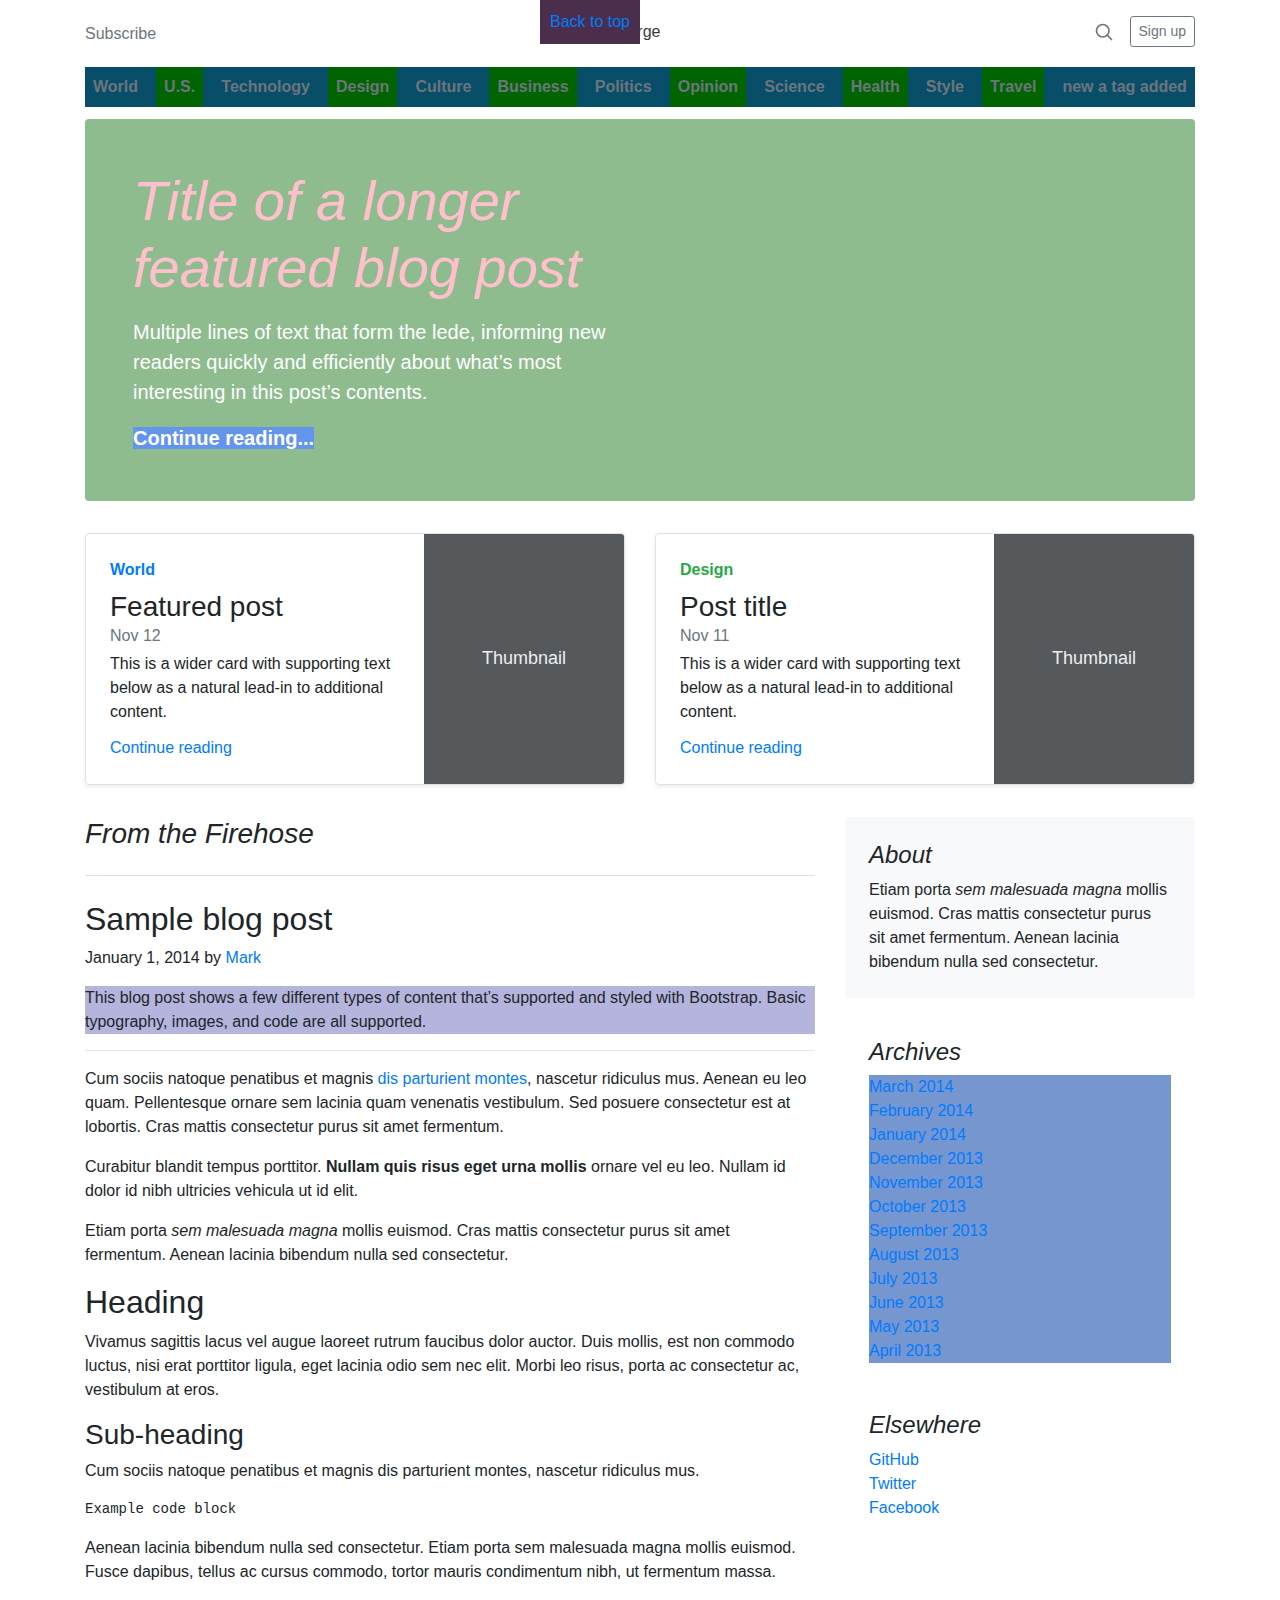
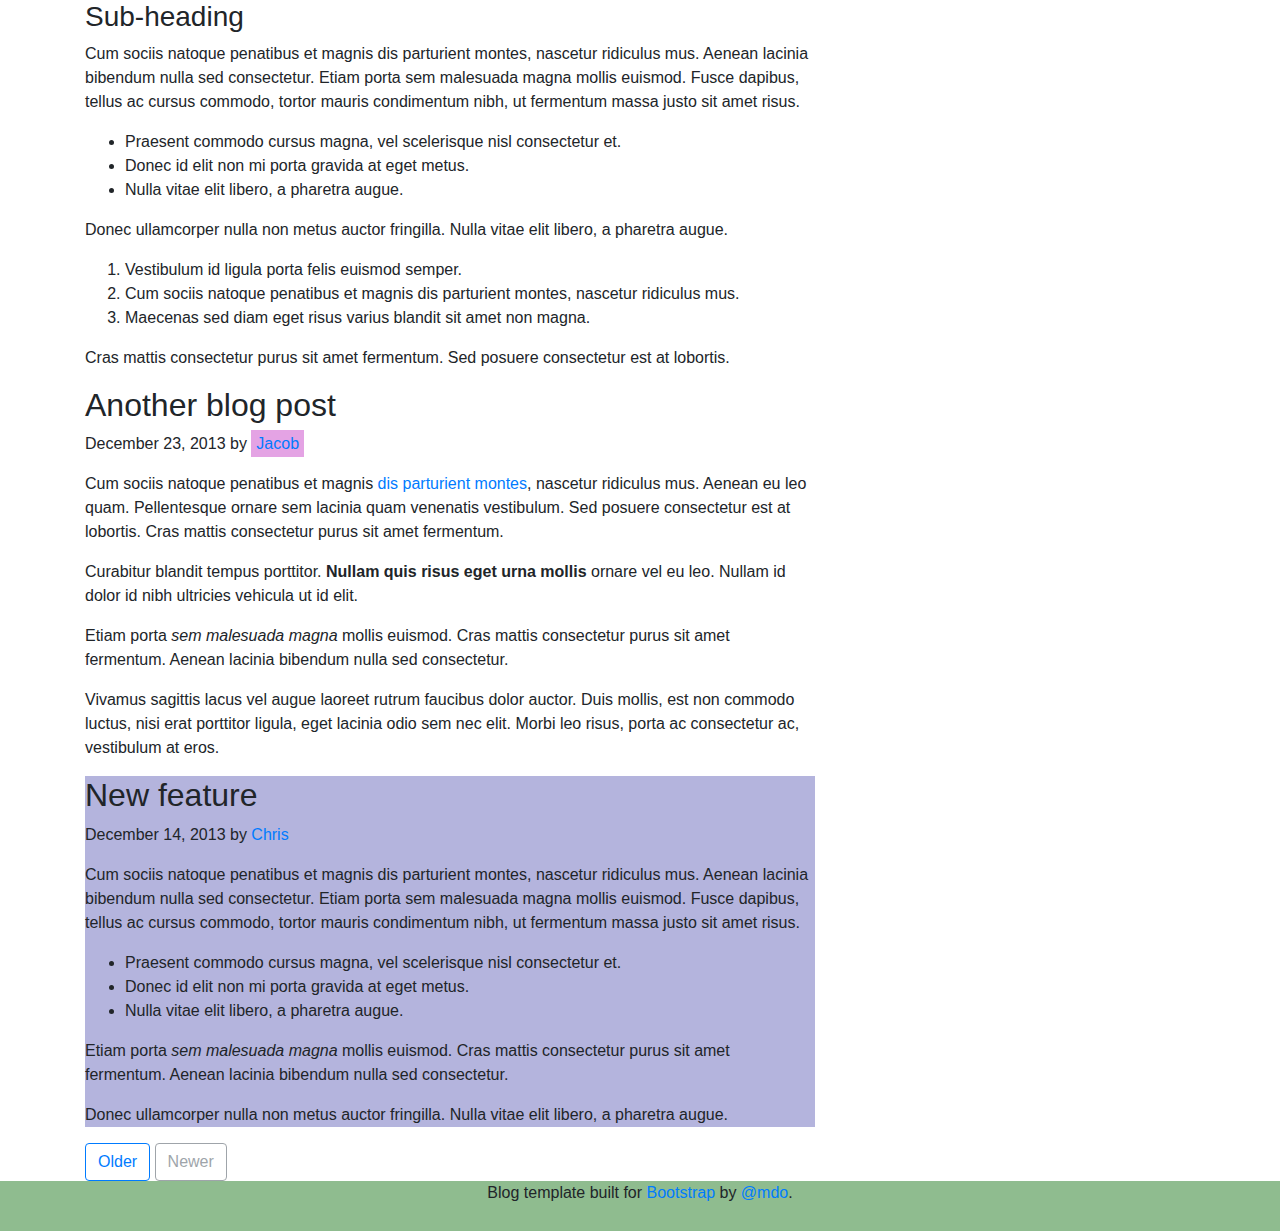
==== commit 478a612b: "Js Q3" ====
--- a/M2-D7/index.html
+++ b/M2-D7/index.html
@@ -388,7 +388,7 @@
     </p>
   </footer>
 
-  <script>
+  <script src="./homework.js">
     /*
       JS Exercises
       EX11) Write a function to add a new link into the navbar
--- a/M2-D7/style.css
+++ b/M2-D7/style.css
@@ -1,7 +1,3 @@
-/*
-
-EX10) Write a selector to target the footer
-*/
 
 /* EX1) Write a selector to target the h1 in jumbotron */
 .jumbotron div h1{
@@ -43,4 +39,25 @@
     background-color:rgb(228, 163, 228);
     padding:5px 5px;
 }
-/* EX9) Write a selector to target the "back to top" link     #### EXTRA Try doing it without targeting the footer element directly */+/* EX9) Write a selector to target the "back to top" link     
+#### EXTRA Try doing it without targeting the footer element directly */
+
+
+body p:last-of-type > a[href="#"]:not(.font-weight-bold){
+    background-color:rgb(75, 46, 75);
+    padding:10px;
+    position:absolute;
+    top:0;
+    right:50%;
+}
+
+/* EX10) Write a selector to target the footer */
+body footer.blog-footer{
+    text-align:center;
+    height:50px;
+    background:darkseagreen;
+}
+
+.jumbo{
+    background-color:darkseagreen !important;
+}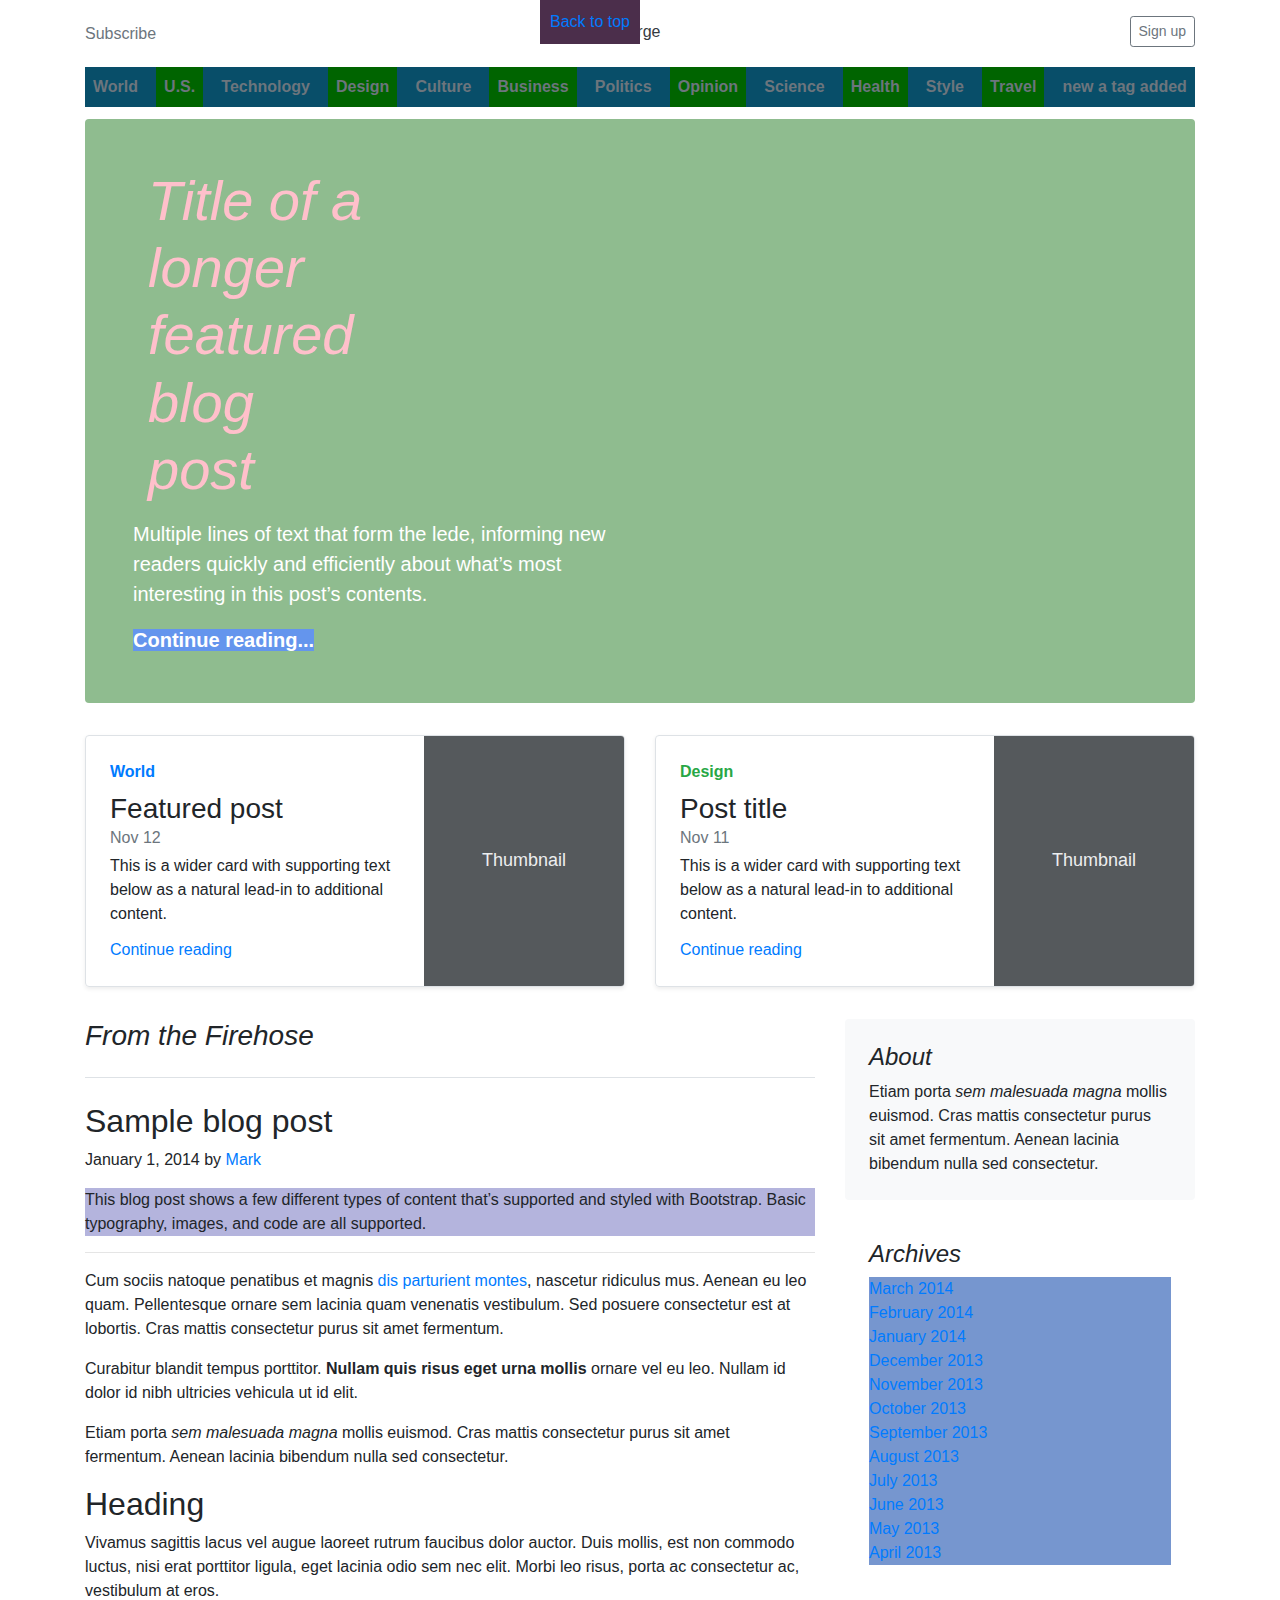
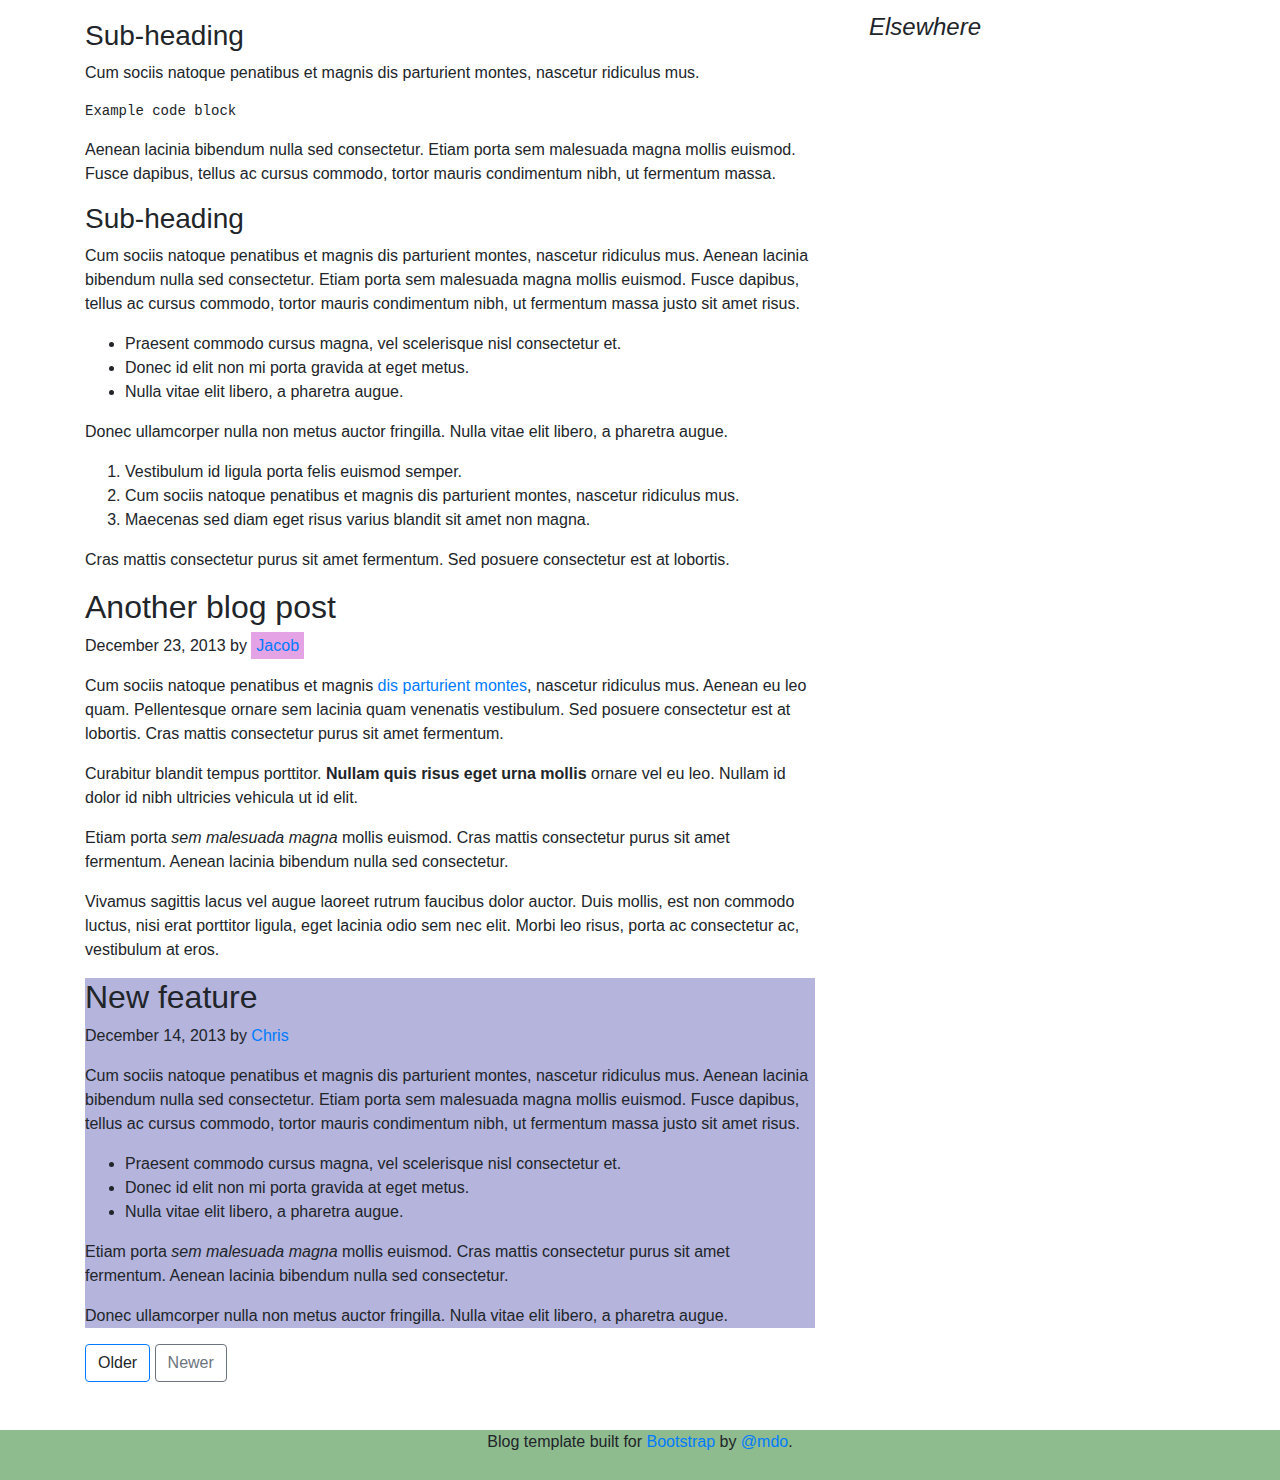
==== commit bb758fba: "Q19 js" ====
--- a/M2-D7/index.html
+++ b/M2-D7/index.html
@@ -169,7 +169,7 @@
     </div>
   </div>
 
-  <main role="main" class="container">
+  <main role="main" class="container mb-5">
     <div class="row">
       <div class="col-md-8 blog-main">
         <h3 class="pb-4 mb-4 font-italic border-bottom">From the Firehose</h3>
@@ -328,8 +328,8 @@
         <!-- /.blog-post -->
 
         <nav class="blog-pagination">
-          <a class="btn btn-outline-primary" href="#">Older</a>
-          <a class="btn btn-outline-secondary disabled" href="#" tabindex="-1" aria-disabled="true">Newer</a>
+          <a class="btn btn-outline-primary">Older</a>
+          <a class="btn btn-outline-secondary" onclick="newPost()" tabindex="-1" aria-disabled="true">Newer</a>
         </nav>
       </div>
       <!-- /.blog-main -->
